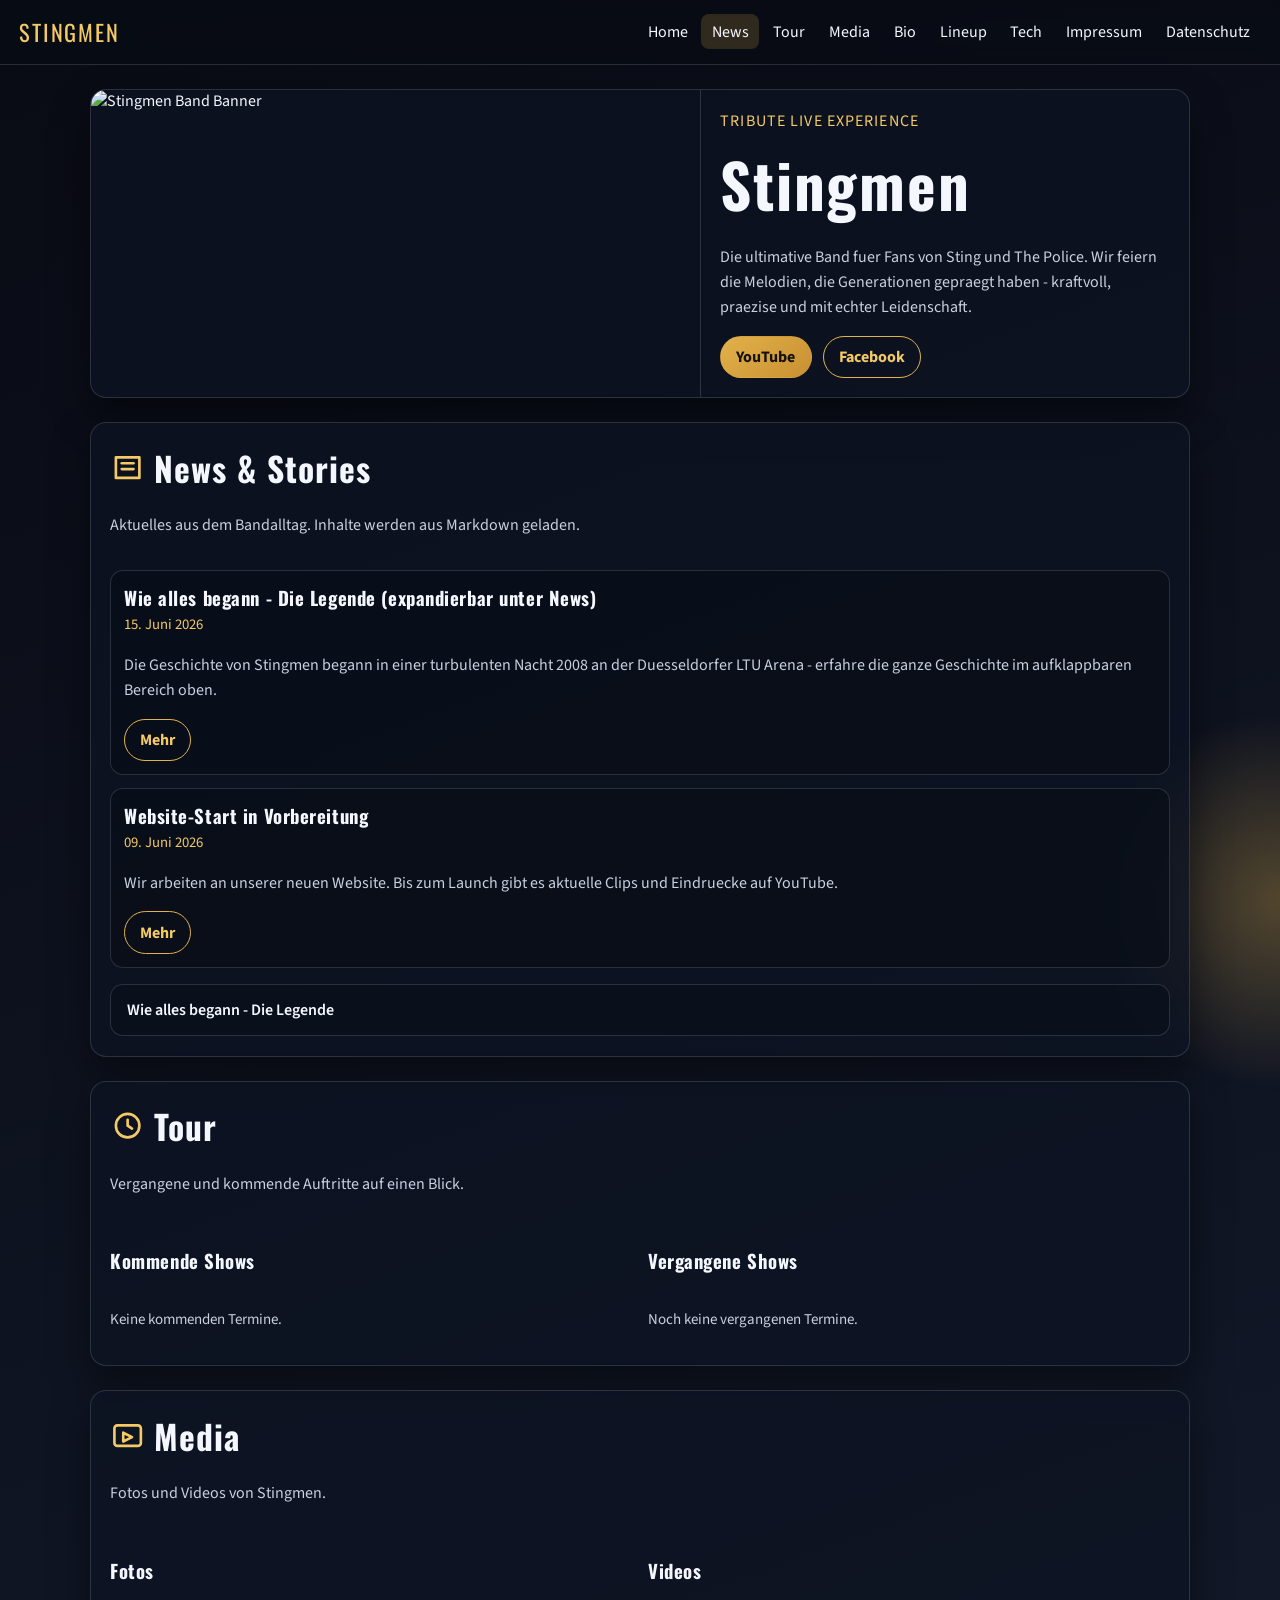
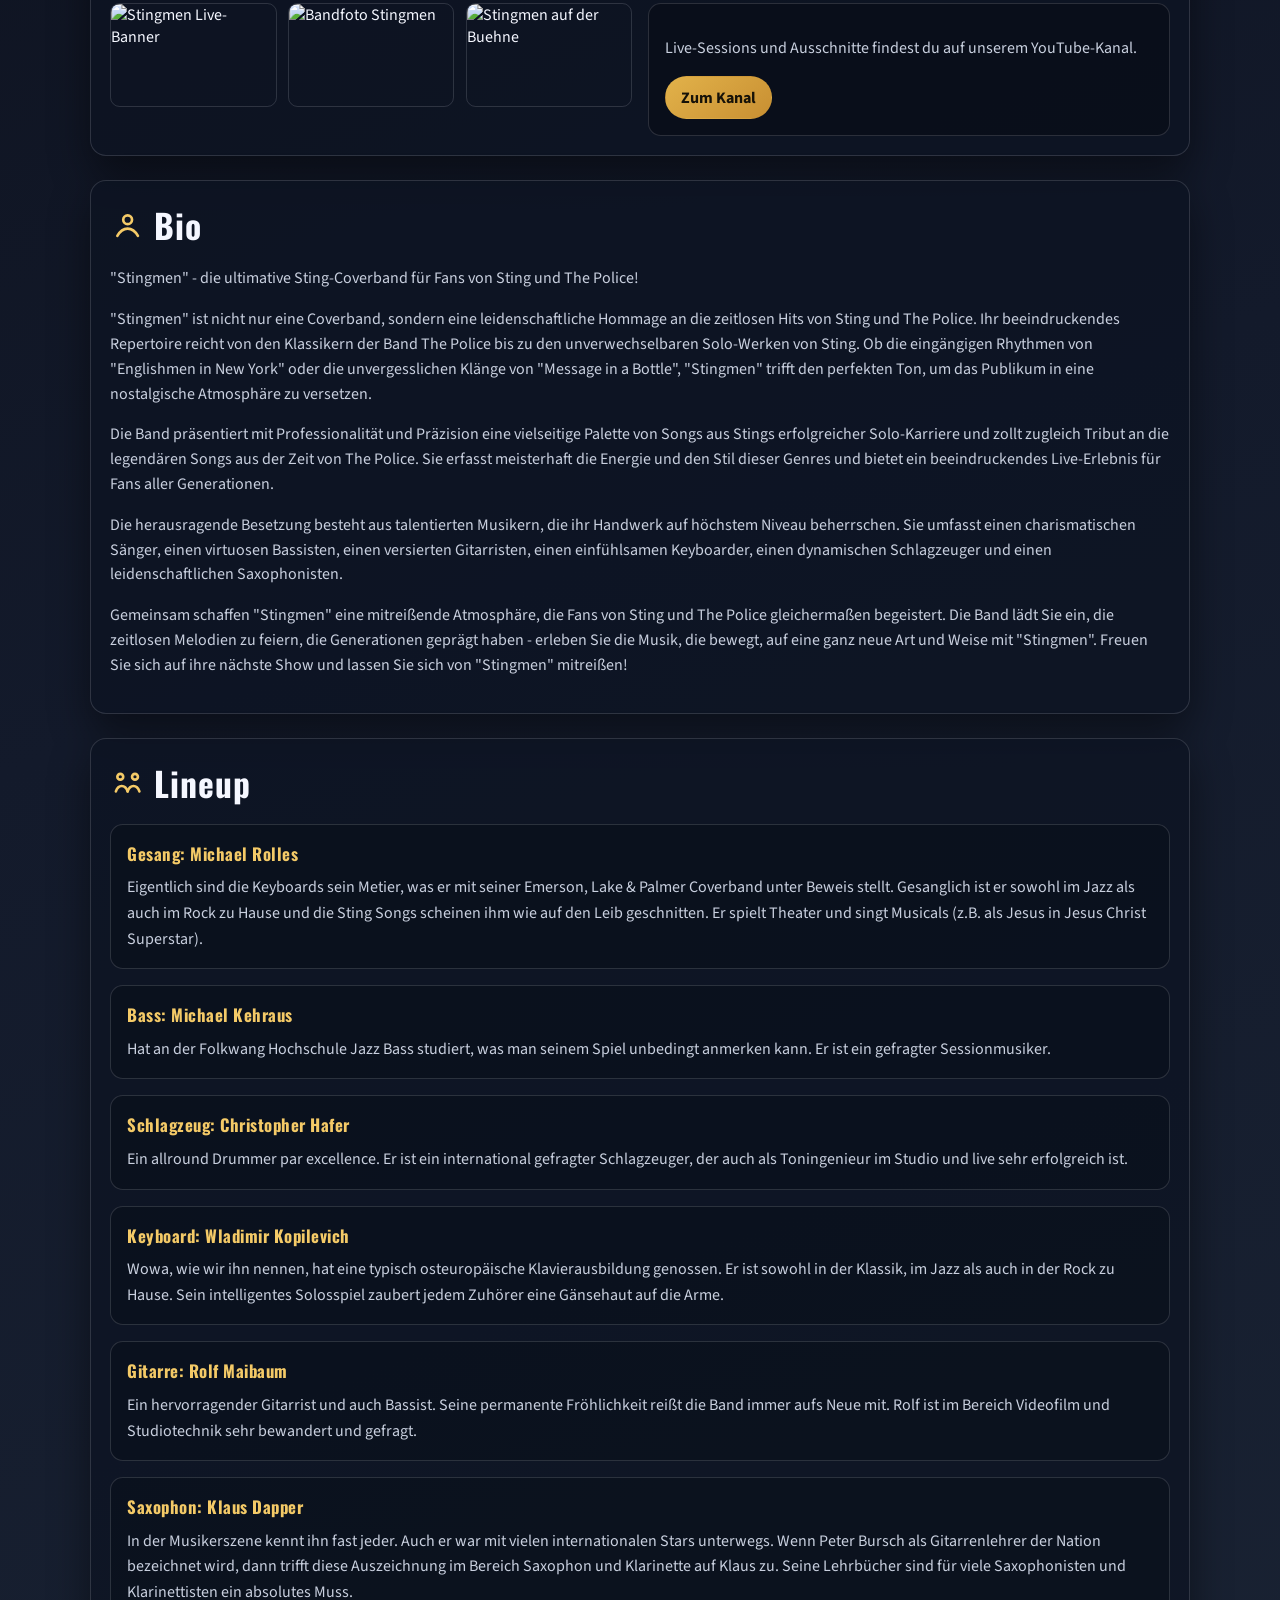
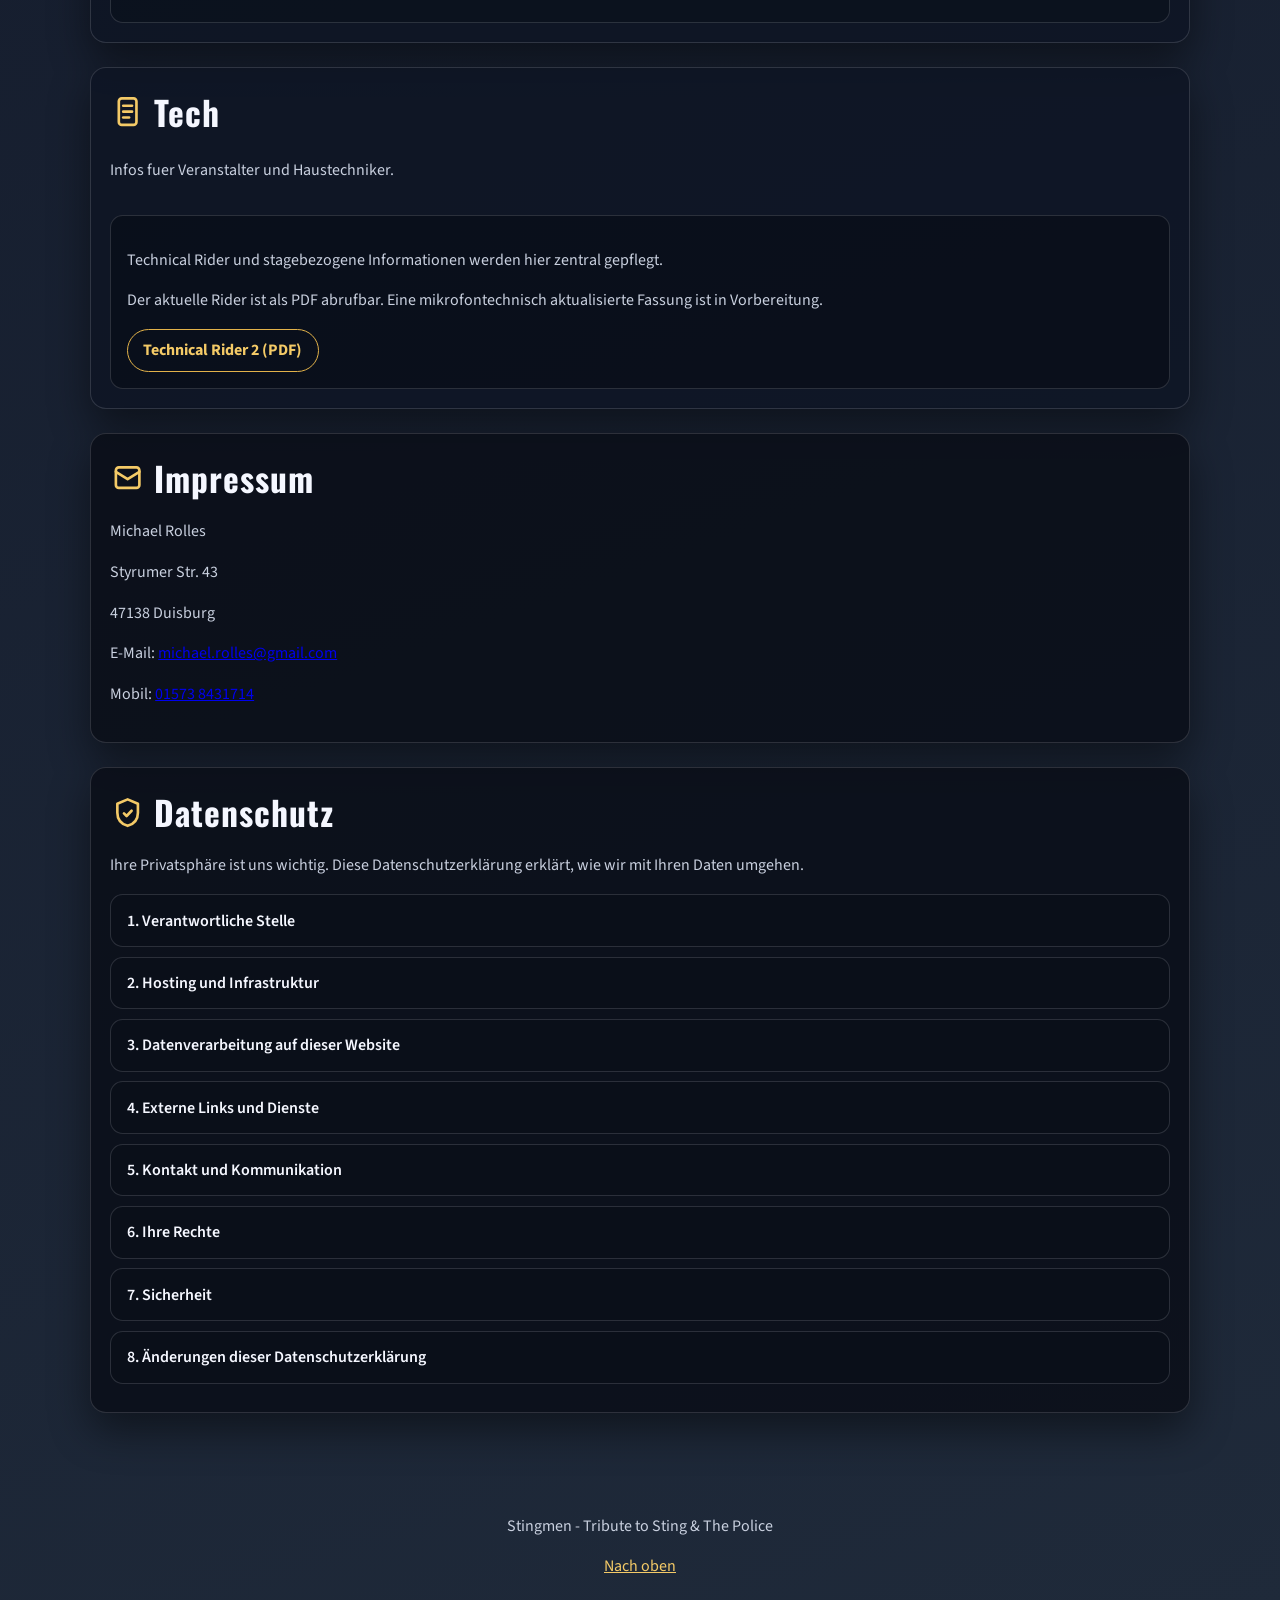
==== index.html @ 7891544a "feat: integrate band input - expand lineup with details, add expandable legend story, update tech ri" ====
<!DOCTYPE html>
<html lang="de">
<head>
  <meta charset="UTF-8" />
  <meta name="viewport" content="width=device-width, initial-scale=1.0" />
  <meta name="description" content="Stingmen - Die ultimative Band fuer Fans von Sting und The Police." />
  <title>Stingmen | Tribute an Sting & The Police</title>
  <link rel="preconnect" href="https://fonts.googleapis.com" />
  <link rel="preconnect" href="https://fonts.gstatic.com" crossorigin />
  <link href="https://fonts.googleapis.com/css2?family=Oswald:wght@400;500;700&family=Source+Sans+3:wght@300;400;600;700&display=swap" rel="stylesheet" />
  <link rel="stylesheet" href="styles.css" />
</head>
<body>
  <div class="background-glow" aria-hidden="true"></div>

  <header class="site-header" id="top">
    <a class="logo" href="#home" aria-label="Stingmen Startseite">Stingmen</a>
    <button class="nav-toggle" aria-expanded="false" aria-controls="main-nav">Menue</button>
    <nav id="main-nav" class="main-nav" aria-label="Hauptnavigation">
      <a href="#home">Home</a>
      <a href="#news">News</a>
      <a href="#tour">Tour</a>
      <a href="#media">Media</a>
      <a href="#bio">Bio</a>
      <a href="#lineup">Lineup</a>
      <a href="#tech">Tech</a>
      <a href="#impressum">Impressum</a>
      <a href="#datenschutz">Datenschutz</a>
    </nav>
  </header>

  <main>
    <section id="home" class="hero section reveal">
      <img src="Stingmen_Banner.jpg" alt="Stingmen Band Banner" class="hero-banner" />
      <div class="hero-text">
        <p class="eyebrow">Tribute Live Experience</p>
        <h1>Stingmen</h1>
        <p>
          Die ultimative Band fuer Fans von Sting und The Police. Wir feiern die Melodien,
          die Generationen gepraegt haben - kraftvoll, praezise und mit echter Leidenschaft.
        </p>
        <div class="hero-actions">
          <a class="btn btn-primary" href="https://www.youtube.com/@StingmenMusic" target="_blank" rel="noopener noreferrer">YouTube</a>
          <a class="btn btn-secondary" href="https://facebook.com/people/Stingmen/61551892556730" target="_blank" rel="noopener noreferrer">Facebook</a>
        </div>
      </div>
    </section>

    <section id="news" class="section reveal">
      <div class="section-head">
        <h2 class="section-title"><span class="section-icon" aria-hidden="true"><svg viewBox="0 0 24 24"><path d="M4 5h16v14H4z"></path><path d="M8 9h8"></path><path d="M8 13h8"></path></svg></span>News & Stories</h2>
        <p>Aktuelles aus dem Bandalltag. Inhalte werden aus Markdown geladen.</p>
      </div>
      <div class="news-container">
        <div id="news-list" class="card-grid" aria-live="polite"></div>
        <details class="story-detail">
          <summary>Wie alles begann - Die Legende</summary>
          <div class="story-content">
            <p><strong>Warum musste ausgerechnet ich an diesem Abend in einen gottverdammten Stau geraten?</strong></p>
            <p>Es war genau 20:32 Uhr an jenem Sommerabend 2008, als ich geradewegs auf die Düsseldorfer LTU Arena zufuhr. Der Parkplatz war natürlich überfüllt und mit Flatterbändern abgesperrt. Das konnte mich aber nicht aufhalten. Ich durchbrach mit meinem Auto die Flatterbänder und stellte mein Fahrzeug am Backstage gelegenen Treppenaufgang ab.</p>
            <p>Die Gegend rund um die Halle war menschenleer, denn das Konzert hatte bereits begonnen. Ich hetzte die Stufen hinauf, riss die nächstbeste Tür auf und wollte in den Innenbereich stürmen, als ich etwas unsanft von der Security gestoppt wurde. "Halt, Sie haben hier keinen Zutritt..." Der Mann brach mitten im Satz ab und starrte mich mit offenem Mund an.</p>
            <p>Und genau jetzt passierte das Schlüsselerlebnis. Offensichtlich kam mir meine Ähnlichkeit mit Sting zu Hilfe, als ich reflexartig antwortete: "If you want this Concert to continue, then you should better let me in." Wahrscheinlich fragte sich der Sicherheitsmann, wieso Sting gleichzeitig auf der Bühne und direkt vor ihm stehen konnte. Da war ich aber schon im Innenraum.</p>
            <p>In diesem Moment, als ich die ersten Töne von "Synchronicity II" vernahm, stand für mich fest: mein neues Projekt wird "Police" heißen. Wenn das heutige Konzert von Sting, Stewart und Andy das letzte gewesen sein sollte, musste zukünftig schließlich jemand die Fahne hochhalten.</p>
            <p>Mit dem unvergleichlichen Gefühl, ein historisches Konzert und gleichzeitig das Ende einer Epoche miterlebt zu haben, machte ich mich tags drauf auf die Suche nach geeigneten Fahnenträgern. Aus Policeman's Sting ging später das heutige Sextett Stingmen hervor. Die neue musikalische Richtung ist seitdem überwiegend auf Stings Soloprojekten ausgerichtet, ohne die alten Hits zu vernachlässigen.</p>
            <p><em>In diesem Sinne: See you on the road.</em></p>
          </div>
        </details>
      </div>
    </section>

    <section id="tour" class="section reveal">
      <div class="section-head">
        <h2 class="section-title"><span class="section-icon" aria-hidden="true"><svg viewBox="0 0 24 24"><circle cx="12" cy="12" r="8"></circle><path d="M12 8v4l3 2"></path></svg></span>Tour</h2>
        <p>Vergangene und kommende Auftritte auf einen Blick.</p>
      </div>
      <div class="tour-columns">
        <div>
          <h3>Kommende Shows</h3>
          <div id="tour-upcoming" class="stack" aria-live="polite"></div>
        </div>
        <div>
          <h3>Vergangene Shows</h3>
          <div id="tour-past" class="stack" aria-live="polite"></div>
        </div>
      </div>
    </section>

    <section id="media" class="section reveal">
      <div class="section-head">
        <h2 class="section-title"><span class="section-icon" aria-hidden="true"><svg viewBox="0 0 24 24"><rect x="3" y="5" width="18" height="14" rx="2"></rect><path d="M9 10l6 3-6 3z"></path></svg></span>Media</h2>
        <p>Fotos und Videos von Stingmen.</p>
      </div>
      <div class="media-layout">
        <article>
          <h3>Fotos</h3>
          <div class="photo-grid">
            <img src="Stingmen_Banner.jpg" alt="Stingmen Live-Banner" />
            <img src="content/stingmen_pic_2.jpg" alt="Bandfoto Stingmen" />
            <img src="content/stingmen_pic_1.jpg" alt="Stingmen auf der Buehne" />
          </div>
        </article>
        <article>
          <h3>Videos</h3>
          <div class="video-card">
            <p>Live-Sessions und Ausschnitte findest du auf unserem YouTube-Kanal.</p>
            <a class="btn btn-primary" href="https://www.youtube.com/@StingmenMusic" target="_blank" rel="noopener noreferrer">Zum Kanal</a>
          </div>
        </article>
      </div>
    </section>

    <section id="bio" class="section reveal">
      <div class="section-head">
        <h2 class="section-title"><span class="section-icon" aria-hidden="true"><svg viewBox="0 0 24 24"><circle cx="12" cy="8" r="3"></circle><path d="M5 19c1.8-3.3 4.1-5 7-5s5.2 1.7 7 5"></path></svg></span>Bio</h2>
      </div>
      <p>
        "Stingmen" - die ultimative Sting-Coverband für Fans von Sting und The Police!
      </p>
      <p>
        "Stingmen" ist nicht nur eine Coverband, sondern eine leidenschaftliche Hommage an die zeitlosen Hits von Sting und The Police. Ihr beeindruckendes Repertoire reicht von den Klassikern der Band The Police bis zu den unverwechselbaren Solo-Werken von Sting. Ob die eingängigen Rhythmen von "Englishmen in New York" oder die unvergesslichen Klänge von "Message in a Bottle", "Stingmen" trifft den perfekten Ton, um das Publikum in eine nostalgische Atmosphäre zu versetzen.
      </p>
      <p>
        Die Band präsentiert mit Professionalität und Präzision eine vielseitige Palette von Songs aus Stings erfolgreicher Solo-Karriere und zollt zugleich Tribut an die legendären Songs aus der Zeit von The Police. Sie erfasst meisterhaft die Energie und den Stil dieser Genres und bietet ein beeindruckendes Live-Erlebnis für Fans aller Generationen.
      </p>
      <p>
        Die herausragende Besetzung besteht aus talentierten Musikern, die ihr Handwerk auf höchstem Niveau beherrschen. Sie umfasst einen charismatischen Sänger, einen virtuosen Bassisten, einen versierten Gitarristen, einen einfühlsamen Keyboarder, einen dynamischen Schlagzeuger und einen leidenschaftlichen Saxophonisten.
      </p>
      <p>
        Gemeinsam schaffen "Stingmen" eine mitreißende Atmosphäre, die Fans von Sting und The Police gleichermaßen begeistert. Die Band lädt Sie ein, die zeitlosen Melodien zu feiern, die Generationen geprägt haben - erleben Sie die Musik, die bewegt, auf eine ganz neue Art und Weise mit "Stingmen". Freuen Sie sich auf ihre nächste Show und lassen Sie sich von "Stingmen" mitreißen!
      </p>
    </section>

    <section id="lineup" class="section reveal">
      <div class="section-head">
        <h2 class="section-title"><span class="section-icon" aria-hidden="true"><svg viewBox="0 0 24 24"><circle cx="7" cy="8" r="2"></circle><circle cx="17" cy="8" r="2"></circle><path d="M4 18c.8-2.4 2.2-3.7 4-3.7s3.2 1.3 4 3.7"></path><path d="M12 18c.8-2.4 2.2-3.7 4-3.7s3.2 1.3 4 3.7"></path></svg></span>Lineup</h2>
      </div>
      <div class="lineup-details">
        <article class="musician">
          <h3>Gesang: Michael Rolles</h3>
          <p>Eigentlich sind die Keyboards sein Metier, was er mit seiner Emerson, Lake & Palmer Coverband unter Beweis stellt. Gesanglich ist er sowohl im Jazz als auch im Rock zu Hause und die Sting Songs scheinen ihm wie auf den Leib geschnitten. Er spielt Theater und singt Musicals (z.B. als Jesus in Jesus Christ Superstar).</p>
        </article>
        <article class="musician">
          <h3>Bass: Michael Kehraus</h3>
          <p>Hat an der Folkwang Hochschule Jazz Bass studiert, was man seinem Spiel unbedingt anmerken kann. Er ist ein gefragter Sessionmusiker.</p>
        </article>
        <article class="musician">
          <h3>Schlagzeug: Christopher Hafer</h3>
          <p>Ein allround Drummer par excellence. Er ist ein international gefragter Schlagzeuger, der auch als Toningenieur im Studio und live sehr erfolgreich ist.</p>
        </article>
        <article class="musician">
          <h3>Keyboard: Wladimir Kopilevich</h3>
          <p>Wowa, wie wir ihn nennen, hat eine typisch osteuropäische Klavierausbildung genossen. Er ist sowohl in der Klassik, im Jazz als auch in der Rock zu Hause. Sein intelligentes Solosspiel zaubert jedem Zuhörer eine Gänsehaut auf die Arme.</p>
        </article>
        <article class="musician">
          <h3>Gitarre: Rolf Maibaum</h3>
          <p>Ein hervorragender Gitarrist und auch Bassist. Seine permanente Fröhlichkeit reißt die Band immer aufs Neue mit. Rolf ist im Bereich Videofilm und Studiotechnik sehr bewandert und gefragt.</p>
        </article>
        <article class="musician">
          <h3>Saxophon: Klaus Dapper</h3>
          <p>In der Musikerszene kennt ihn fast jeder. Auch er war mit vielen internationalen Stars unterwegs. Wenn Peter Bursch als Gitarrenlehrer der Nation bezeichnet wird, dann trifft diese Auszeichnung im Bereich Saxophon und Klarinette auf Klaus zu. Seine Lehrbücher sind für viele Saxophonisten und Klarinettisten ein absolutes Muss.</p>
        </article>
      </div>
    </section>

    <section id="tech" class="section reveal">
      <div class="section-head">
        <h2 class="section-title"><span class="section-icon" aria-hidden="true"><svg viewBox="0 0 24 24"><rect x="6" y="3" width="12" height="18" rx="2"></rect><path d="M9 8h6"></path><path d="M9 12h6"></path><path d="M9 16h4"></path></svg></span>Tech</h2>
        <p>Infos fuer Veranstalter und Haustechniker.</p>
      </div>
      <div class="tech-panel">
        <p>Technical Rider und stagebezogene Informationen werden hier zentral gepflegt.</p>
        <p>
          Der aktuelle Rider ist als PDF abrufbar. Eine mikrofontechnisch aktualisierte Fassung ist in Vorbereitung.
        </p>
        <a class="btn btn-secondary" href="content/Technical-Rider-2-2026.pdf" target="_blank" rel="noopener noreferrer">Technical Rider 2 (PDF)</a>
      </div>
    </section>

    <section id="impressum" class="section reveal legal">
      <h2 class="section-title"><span class="section-icon" aria-hidden="true"><svg viewBox="0 0 24 24"><rect x="4" y="5" width="16" height="14" rx="2"></rect><path d="M4 8l8 5 8-5"></path></svg></span>Impressum</h2>
      <p>Michael Rolles</p>
      <p>Styrumer Str. 43</p>
      <p>47138 Duisburg</p>
      <p>
        E-Mail:
        <a href="mailto:michael.rolles@gmail.com">michael.rolles@gmail.com</a>
      </p>
      <p>
        Mobil:
        <a href="tel:+4915738431714">01573 8431714</a>
      </p>
    </section>

    <section id="datenschutz" class="section reveal legal">
      <h2 class="section-title"><span class="section-icon" aria-hidden="true"><svg viewBox="0 0 24 24"><path d="M12 3l7 3v6c0 4.5-2.8 7.7-7 9-4.2-1.3-7-4.5-7-9V6l7-3z"></path><path d="M9.5 12.5l1.8 1.8 3.4-3.6"></path></svg></span>Datenschutz</h2>
      <p class="intro">
        Ihre Privatsphäre ist uns wichtig. Diese Datenschutzerklärung erklärt, wie wir mit Ihren Daten umgehen.
      </p>

      <details class="privacy-detail">
        <summary>1. Verantwortliche Stelle</summary>
        <div class="detail-content">
          <p>
            Diese Website wird betrieben von:<br />
            <strong>Michael Rolles</strong><br />
            Styrumer Str. 43<br />
            47138 Duisburg<br />
            E-Mail: <a href="mailto:michael.rolles@gmail.com">michael.rolles@gmail.com</a><br />
            Mobil: <a href="tel:+4915738431714">01573 8431714</a>
          </p>
        </div>
      </details>

      <details class="privacy-detail">
        <summary>2. Hosting und Infrastruktur</summary>
        <div class="detail-content">
          <p>
            Diese Website wird auf GitHub Pages gehostet. GitHub, Inc., 88 Colin P Kelly Jr St, San Francisco, CA 94107, USA
            ist Betreiber der Hosting-Infrastruktur.
          </p>
          <p>
            GitHub Pages können standardmäßig Zugriffslogs erstellen, die technische Informationen enthalten (IP-Adressen, Browser-Typ, Zugriffszeitpunkte).
            Weitere Informationen finden Sie in der <a href="https://docs.github.com/en/site-policy/privacy-policies/github-privacy-statement" target="_blank" rel="noopener noreferrer">GitHub Privacy Statement</a>.
          </p>
        </div>
      </details>

      <details class="privacy-detail">
        <summary>3. Datenverarbeitung auf dieser Website</summary>
        <div class="detail-content">
          <p>
            <strong>Diese Website verarbeitet keine personenbezogenen Daten von Ihnen.</strong>
          </p>
          <ul>
            <li>Es gibt kein Kontaktformular, das Daten erfasst</li>
            <li>Keine Cookies oder lokale Speicherung von Nutzerdaten</li>
            <li>Keine Tracking- oder Analysewerkzeuge (z. B. Google Analytics)</li>
            <li>Keine Newsletter-Anmeldungen</li>
          </ul>
        </div>
      </details>

      <details class="privacy-detail">
        <summary>4. Externe Links und Dienste</summary>
        <div class="detail-content">
          <p>
            Diese Website enthält Links zu externen Diensten. Wir sind nicht verantwortlich für deren Datenschutzrichtlinien:
          </p>
          <ul>
            <li>
              <strong>YouTube:</strong> Verweise auf YouTube erfolgen über externe Links. Besuche unterliegen der
              <a href="https://www.youtube.com/howyoutubeworks/policies/privacy-policy/" target="_blank" rel="noopener noreferrer">YouTube Privacy Policy</a>.
            </li>
            <li>
              <strong>Facebook:</strong> Verweise auf Facebook erfolgen über externe Links. Besuche unterliegen der
              <a href="https://www.facebook.com/privacy/explanation" target="_blank" rel="noopener noreferrer">Facebook Privacy Policy</a>.
            </li>
          </ul>
          <p>
            Wir betten keine Videos oder Social-Media-Inhalte direkt ein – sie sind ausschließlich über externe Links erreichbar.
          </p>
        </div>
      </details>

      <details class="privacy-detail">
        <summary>5. Kontakt und Kommunikation</summary>
        <div class="detail-content">
          <p>
            Kontaktieren Sie uns per E-Mail oder Telefon:
          </p>
          <ul>
            <li>E-Mail: <a href="mailto:michael.rolles@gmail.com">michael.rolles@gmail.com</a></li>
            <li>Telefon: <a href="tel:+4915738431714">01573 8431714</a></li>
          </ul>
          <p>
            Informationen, die Sie per E-Mail oder Telefon mitteilen, werden nur zum Zweck der Kontaktaufnahme verarbeitet
            und nicht für andere Zwecke verwendet.
          </p>
        </div>
      </details>

      <details class="privacy-detail">
        <summary>6. Ihre Rechte</summary>
        <div class="detail-content">
          <p>
            Nach der Europäischen Datenschutz-Grundverordnung (DSGVO) haben Sie folgende Rechte:
          </p>
          <ul>
            <li><strong>Auskunftsrecht:</strong> Sie können jederzeit erfragen, welche Daten wir über Sie speichern</li>
            <li><strong>Berichtigungsrecht:</strong> Sie können fehlerhafte Daten korrigieren lassen</li>
            <li><strong>Löschungsrecht:</strong> Sie können die Löschung Ihrer Daten verlangen (soweit keine rechtlichen Gründe dagegensprechen)</li>
            <li><strong>Recht auf Datenportabilität:</strong> Sie können Ihre Daten in einem strukturierten Format erhalten</li>
          </ul>
          <p>
            Richten Sie Anfragen hierzu bitte an: <a href="mailto:michael.rolles@gmail.com">michael.rolles@gmail.com</a>
          </p>
        </div>
      </details>

      <details class="privacy-detail">
        <summary>7. Sicherheit</summary>
        <div class="detail-content">
          <p>
            Diese Website wird über eine sichere HTTPS-Verbindung übertragen. GitHub Pages verschlüsselt die Übertragung
            automatisch, um Ihre Sicherheit zu gewährleisten.
          </p>
        </div>
      </details>

      <details class="privacy-detail">
        <summary>8. Änderungen dieser Datenschutzerklärung</summary>
        <div class="detail-content">
          <p>
            Wir behalten uns vor, diese Datenschutzerklärung jederzeit anzupassen. Die aktuelle Version ist auf dieser Website abrufbar.
            Letzte Aktualisierung: Juni 2026.
          </p>
        </div>
      </details>
    </section>
  </main>

  <footer class="site-footer">
    <p>Stingmen - Tribute to Sting & The Police</p>
    <a href="#top">Nach oben</a>
  </footer>

  <script src="app.js" defer></script>
</body>
</html>
---- styles.css ----
:root {
  --bg-0: #090b14;
  --bg-1: #131a2b;
  --bg-2: #1f2a3a;
  --text-0: #f5f7ff;
  --text-1: #c9d0df;
  --gold: #e2b24a;
  --gold-strong: #f4ca67;
  --line: rgba(245, 247, 255, 0.14);
  --card: rgba(13, 20, 35, 0.74);
  --shadow: 0 18px 40px rgba(0, 0, 0, 0.45);
}

* {
  box-sizing: border-box;
}

html {
  scroll-behavior: smooth;
}

body {
  margin: 0;
  min-height: 100vh;
  font-family: "Source Sans 3", sans-serif;
  color: var(--text-0);
  background:
    radial-gradient(1200px 500px at 80% -10%, rgba(226, 178, 74, 0.23), transparent 60%),
    linear-gradient(160deg, var(--bg-0) 0%, var(--bg-1) 45%, var(--bg-2) 100%);
}

.background-glow {
  position: fixed;
  inset: auto -12rem -12rem auto;
  width: 24rem;
  height: 24rem;
  border-radius: 50%;
  background: radial-gradient(circle, rgba(226, 178, 74, 0.32), transparent 70%);
  pointer-events: none;
  filter: blur(4px);
}

.site-header {
  position: sticky;
  top: 0;
  z-index: 10;
  display: flex;
  align-items: center;
  justify-content: space-between;
  gap: 1rem;
  padding: 0.9rem 1.2rem;
  backdrop-filter: blur(10px);
  background: rgba(8, 12, 20, 0.7);
  border-bottom: 1px solid var(--line);
}

.logo {
  font-family: "Oswald", sans-serif;
  text-transform: uppercase;
  font-size: 1.4rem;
  letter-spacing: 0.08em;
  color: var(--gold-strong);
  text-decoration: none;
}

.nav-toggle {
  display: inline-flex;
  border: 1px solid var(--line);
  border-radius: 999px;
  background: transparent;
  color: var(--text-0);
  padding: 0.4rem 0.9rem;
  cursor: pointer;
}

.main-nav {
  display: none;
  position: absolute;
  top: 100%;
  right: 1rem;
  width: min(18rem, calc(100vw - 2rem));
  background: rgba(14, 19, 32, 0.95);
  border: 1px solid var(--line);
  border-radius: 0.8rem;
  box-shadow: var(--shadow);
  padding: 0.8rem;
}

.main-nav.open {
  display: grid;
  gap: 0.35rem;
}

.main-nav a {
  display: block;
  padding: 0.45rem 0.6rem;
  border-radius: 0.5rem;
  text-decoration: none;
  color: var(--text-0);
}

.main-nav a:hover,
.main-nav a.active {
  background: rgba(226, 178, 74, 0.18);
}

main {
  width: min(1100px, calc(100% - 2rem));
  margin: 1.2rem auto 4rem;
}

.section {
  margin: 1.5rem 0;
  padding: 1.2rem;
  border-radius: 1rem;
  border: 1px solid var(--line);
  background: var(--card);
  box-shadow: var(--shadow);
}

.hero {
  overflow: hidden;
  padding: 0;
}

.hero-banner {
  width: 100%;
  height: min(48vw, 380px);
  object-fit: cover;
  display: block;
  border-bottom: 1px solid var(--line);
}

.hero-text {
  padding: 1.2rem;
}

.eyebrow {
  color: var(--gold-strong);
  text-transform: uppercase;
  letter-spacing: 0.07em;
  margin: 0;
}

h1, h2, h3 {
  font-family: "Oswald", sans-serif;
  letter-spacing: 0.03em;
}

h1 {
  font-size: clamp(2rem, 6vw, 3.8rem);
  margin: 0.3rem 0;
}

h2 {
  font-size: clamp(1.4rem, 3vw, 2.1rem);
  margin: 0;
}

.section-title {
  display: inline-flex;
  align-items: center;
  gap: 0.55rem;
}

.section-icon {
  width: 1.05em;
  height: 1.05em;
  display: inline-flex;
  color: var(--gold-strong);
}

.section-icon svg {
  width: 100%;
  height: 100%;
  stroke: currentColor;
  fill: none;
  stroke-width: 1.8;
  stroke-linecap: round;
  stroke-linejoin: round;
}

.section-head {
  display: grid;
  gap: 0.3rem;
  margin-bottom: 1rem;
}

.section-head p,
p,
li {
  color: var(--text-1);
  line-height: 1.55;
}

.hero-actions {
  margin-top: 1rem;
  display: flex;
  flex-wrap: wrap;
  gap: 0.7rem;
}

.btn {
  display: inline-flex;
  align-items: center;
  justify-content: center;
  padding: 0.58rem 0.95rem;
  border-radius: 999px;
  border: 1px solid transparent;
  text-decoration: none;
  font-weight: 700;
}

.btn-primary {
  background: linear-gradient(140deg, var(--gold), #c88f32);
  color: #161208;
}

.btn-secondary {
  border-color: var(--gold);
  color: var(--gold-strong);
}

.btn[aria-disabled="true"] {
  opacity: 0.6;
  pointer-events: none;
}

.card-grid,
.stack {
  display: grid;
  gap: 0.8rem;
}

.card,
.tour-item {
  border: 1px solid var(--line);
  border-radius: 0.8rem;
  padding: 0.8rem;
  background: rgba(9, 14, 24, 0.7);
}

.card h3,
.tour-item h4 {
  margin: 0;
}

.meta {
  font-size: 0.92rem;
  color: var(--gold-strong);
  margin: 0.2rem 0 0.45rem;
}

.tour-columns {
  display: grid;
  gap: 1rem;
}

.media-layout {
  display: grid;
  gap: 1rem;
}

.photo-grid {
  display: grid;
  gap: 0.7rem;
  grid-template-columns: repeat(2, minmax(0, 1fr));
}

.photo-grid img {
  width: 100%;
  aspect-ratio: 16/10;
  object-fit: cover;
  border-radius: 0.6rem;
  border: 1px solid var(--line);
}

.video-card,
.tech-panel {
  border: 1px solid var(--line);
  border-radius: 0.8rem;
  padding: 1rem;
  background: rgba(9, 14, 24, 0.7);
}

.lineup-list {
  margin: 0;
  padding-left: 1.2rem;
  display: grid;
  gap: 0.4rem;
}

.lineup-details {
  display: grid;
  gap: 1rem;
  margin-top: 0.8rem;
}

.musician {
  border: 1px solid var(--line);
  border-radius: 0.8rem;
  padding: 1rem;
  background: rgba(9, 14, 24, 0.5);
  transition: background-color 200ms ease;
}

.musician:hover {
  background: rgba(9, 14, 24, 0.8);
}

.musician h3 {
  margin: 0 0 0.6rem;
  color: var(--gold-strong);
  font-size: 1.05rem;
}

.musician p {
  margin: 0;
  color: var(--text-1);
  line-height: 1.6;
}

.news-container {
  display: grid;
  gap: 1rem;
}

.story-detail {
  border: 1px solid var(--line);
  border-radius: 0.8rem;
  margin-bottom: 0;
  padding: 0;
  background: rgba(9, 14, 24, 0.5);
  overflow: hidden;
  transition: background-color 200ms ease;
}

.story-detail:hover {
  background: rgba(9, 14, 24, 0.8);
}

.story-detail > summary {
  cursor: pointer;
  padding: 0.9rem 1rem;
  font-weight: 600;
  color: var(--text-0);
  display: flex;
  align-items: center;
  user-select: none;
  transition: color 200ms ease;
}

.story-detail > summary:hover {
  color: var(--gold-strong);
}

.story-detail > summary::marker {
  color: var(--gold);
}

.story-content {
  padding: 0 1rem 1rem;
  border-top: 1px solid var(--line);
  color: var(--text-1);
  line-height: 1.7;
}

.story-content p {
  margin: 0.8rem 0;
}

.story-content p:first-child {
  margin-top: 0;
}

.legal {
  background: rgba(10, 14, 24, 0.83);
}

.site-footer {
  padding: 1.3rem 1rem 2.2rem;
  text-align: center;
  color: var(--text-1);
}

.site-footer a {
  color: var(--gold-strong);
}

.reveal {
  opacity: 0;
  transform: translateY(16px);
  transition: opacity 500ms ease, transform 500ms ease;
}

.reveal.visible {
  opacity: 1;
  transform: translateY(0);
}

.hint,
.empty {
  font-size: 0.94rem;
}

.intro {
  color: var(--text-1);
  margin-bottom: 1rem;
}

.privacy-detail {
  border: 1px solid var(--line);
  border-radius: 0.8rem;
  margin-bottom: 0.6rem;
  padding: 0;
  background: rgba(9, 14, 24, 0.5);
  overflow: hidden;
  transition: background-color 200ms ease;
}

.privacy-detail:hover {
  background: rgba(9, 14, 24, 0.8);
}

.privacy-detail[open] {
  background: rgba(9, 14, 24, 0.9);
}

.privacy-detail > summary {
  cursor: pointer;
  padding: 0.9rem 1rem;
  font-weight: 600;
  color: var(--text-0);
  display: flex;
  align-items: center;
  user-select: none;
  transition: color 200ms ease;
}

.privacy-detail > summary:hover {
  color: var(--gold-strong);
}

.privacy-detail > summary::marker {
  color: var(--gold);
}

.detail-content {
  padding: 0 1rem 1rem;
  border-top: 1px solid var(--line);
  color: var(--text-1);
  line-height: 1.6;
}

.detail-content p {
  margin: 0.6rem 0;
}

.detail-content ul {
  margin: 0.6rem 0;
  padding-left: 1.4rem;
}

.detail-content li {
  margin: 0.35rem 0;
}

.detail-content a {
  color: var(--gold-strong);
  text-decoration: none;
  border-bottom: 1px solid rgba(244, 202, 103, 0.3);
  transition: border-color 200ms ease;
}

.detail-content a:hover {
  border-bottom-color: var(--gold-strong);
}

@media (min-width: 860px) {
  .nav-toggle {
    display: none;
  }

  .main-nav {
    display: flex;
    position: static;
    width: auto;
    border: 0;
    border-radius: 0;
    box-shadow: none;
    background: transparent;
    padding: 0;
    gap: 0.2rem;
  }

  .main-nav a {
    padding: 0.4rem 0.65rem;
  }

  .hero {
    display: grid;
    grid-template-columns: 1.25fr 1fr;
  }

  .hero-banner {
    height: 100%;
    border-bottom: 0;
    border-right: 1px solid var(--line);
  }

  .tour-columns,
  .media-layout {
    grid-template-columns: repeat(2, minmax(0, 1fr));
  }

  .photo-grid {
    grid-template-columns: repeat(3, minmax(0, 1fr));
  }
}
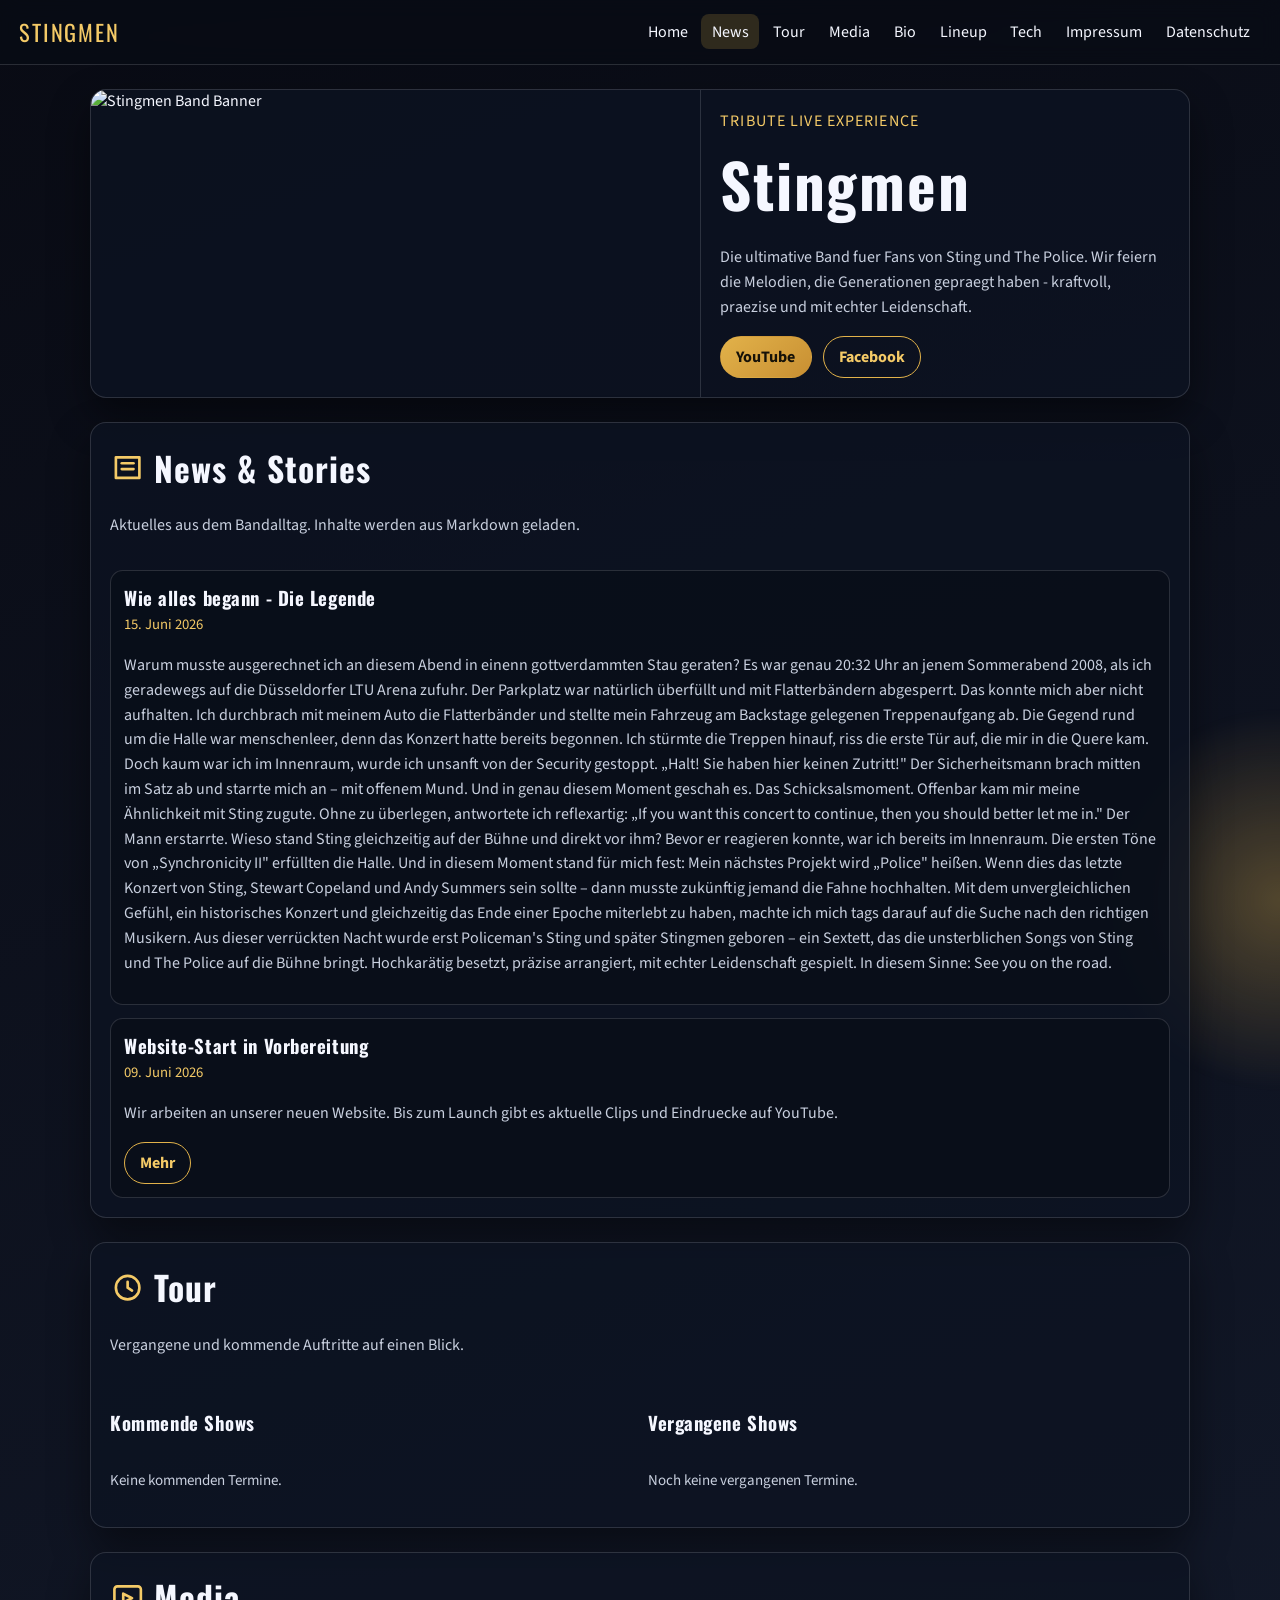
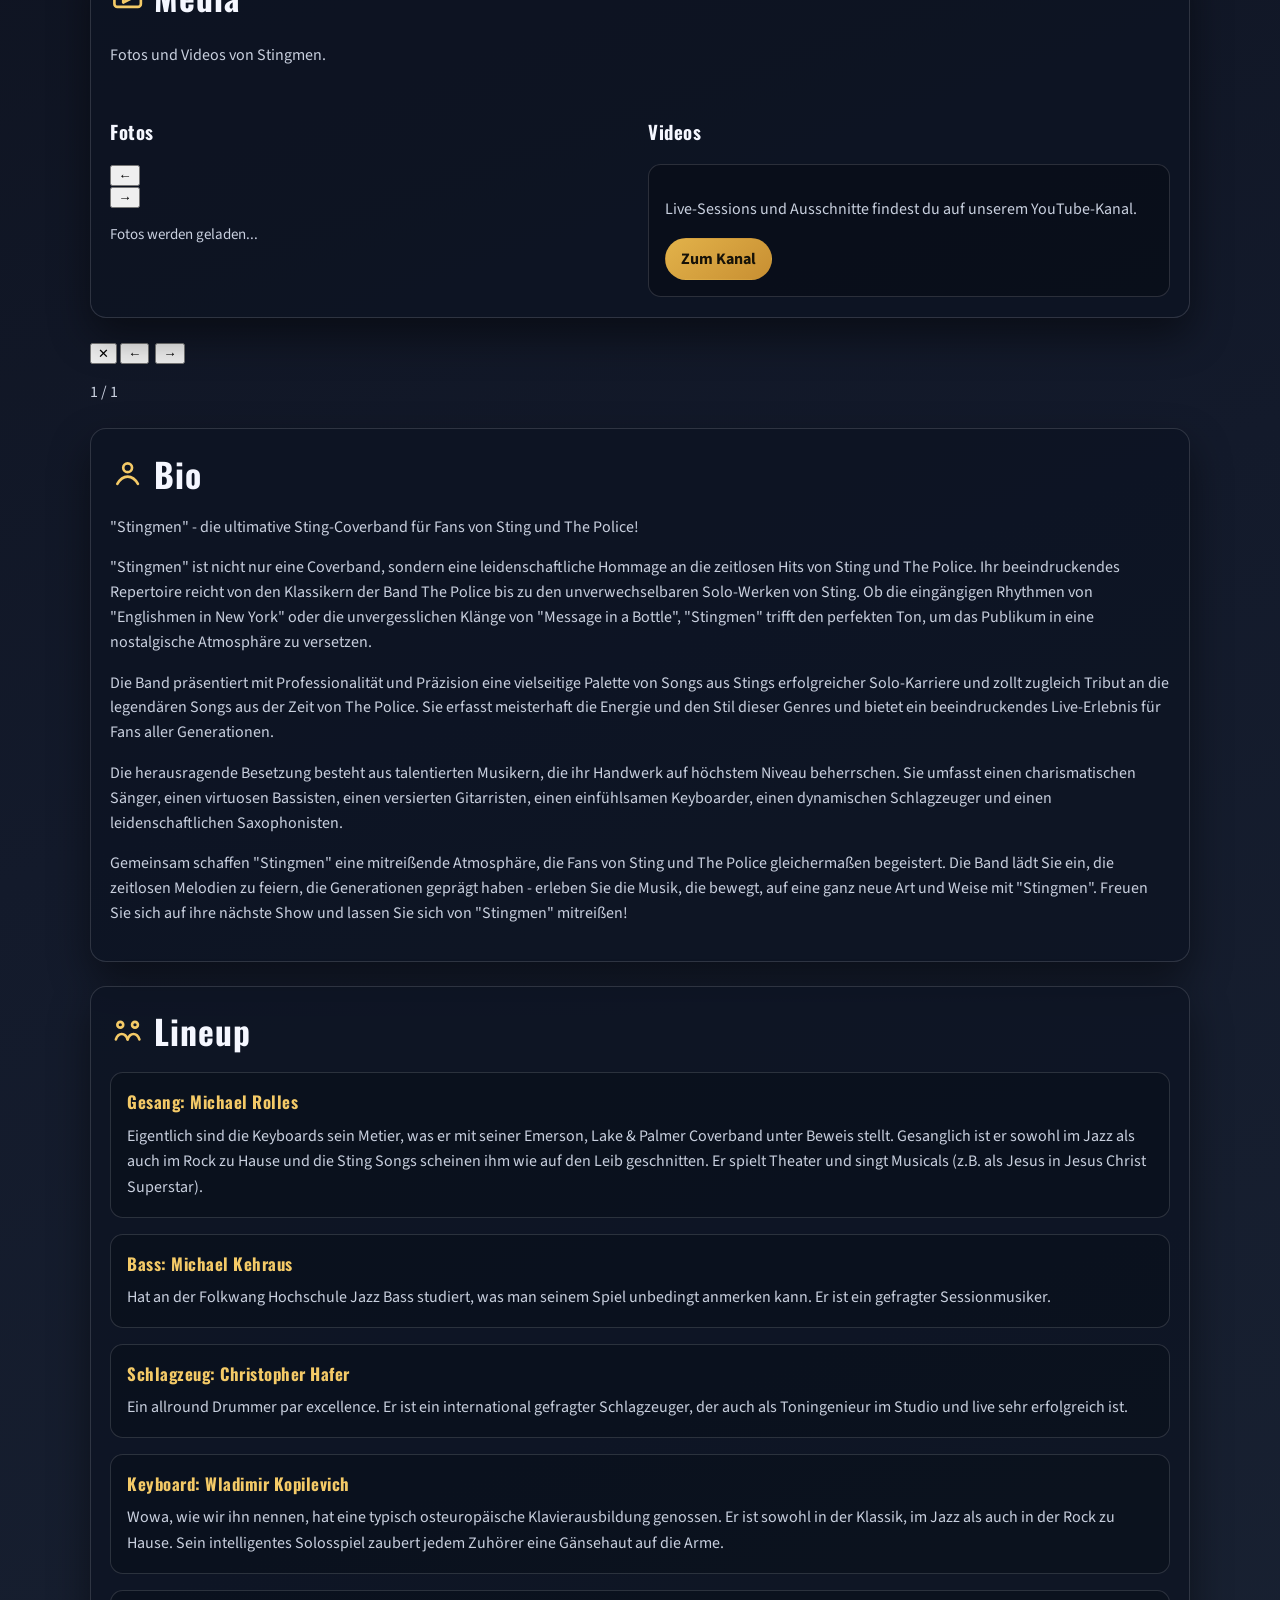
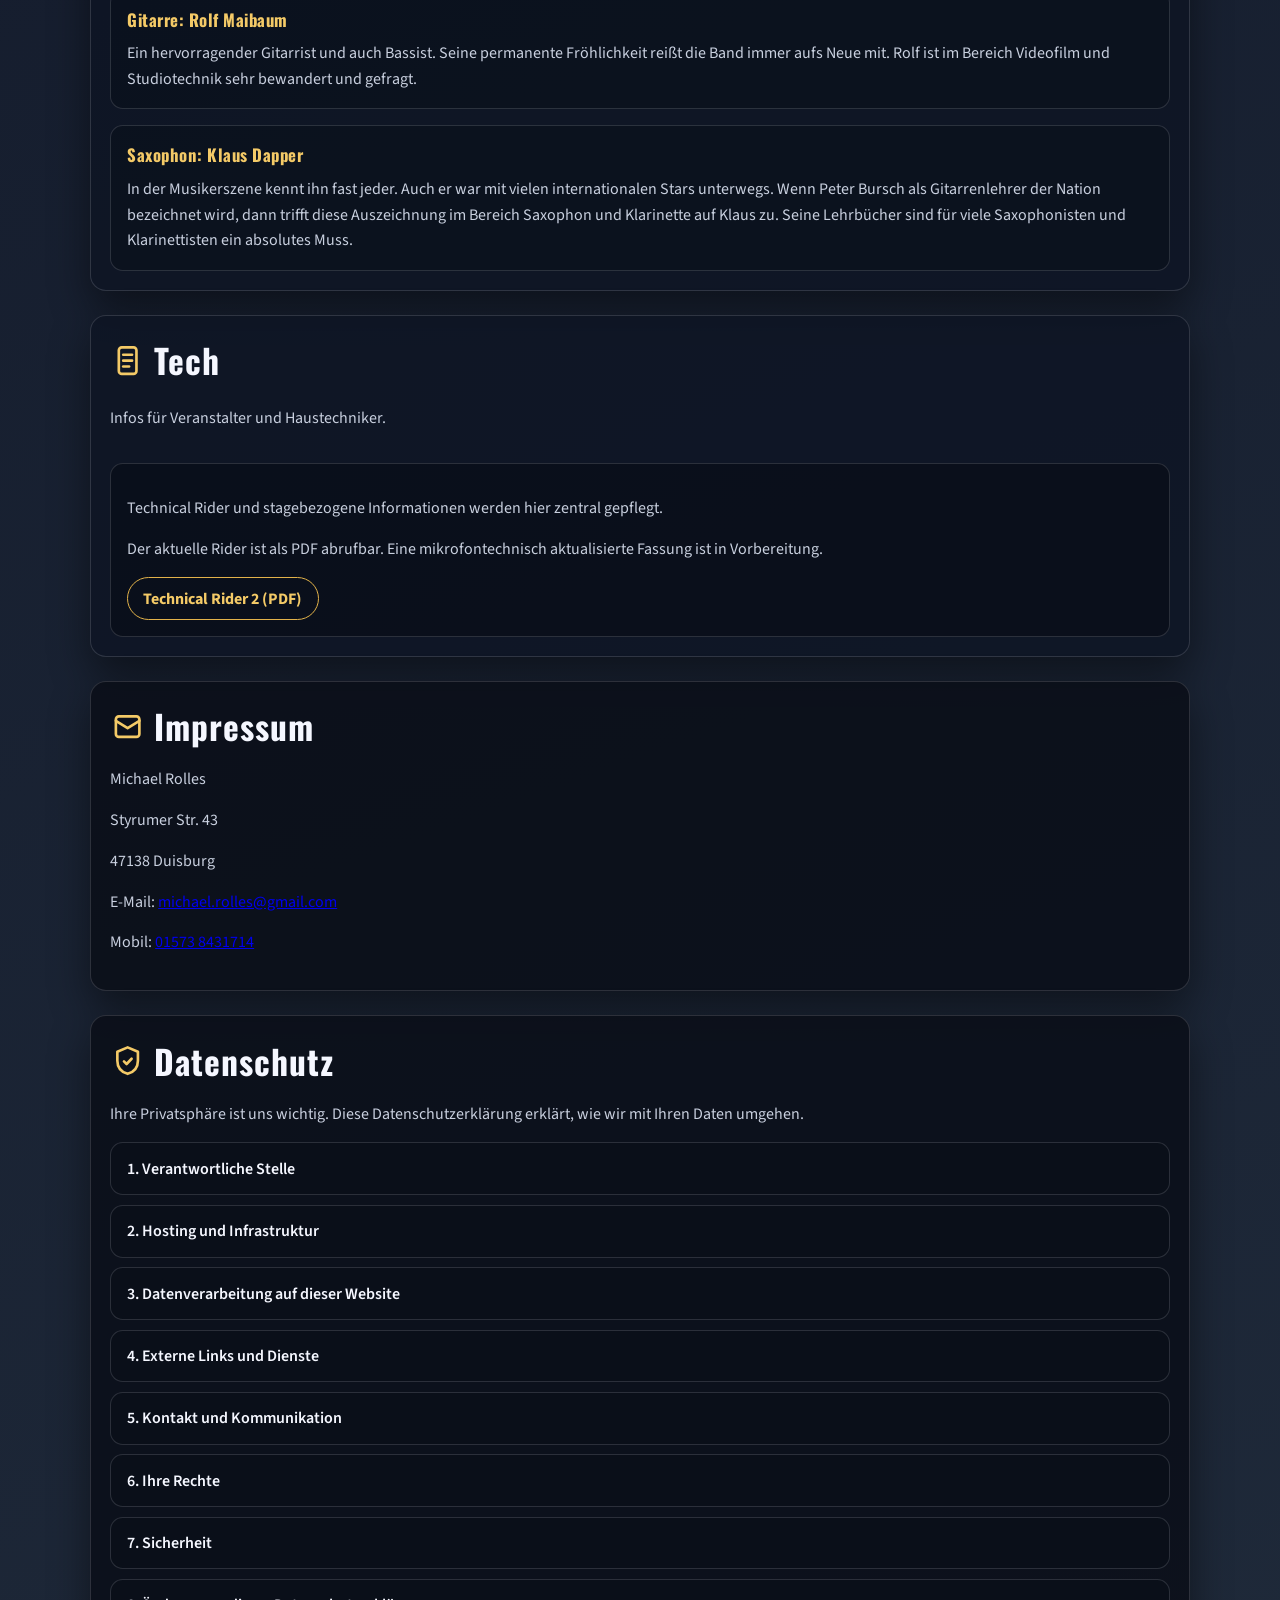
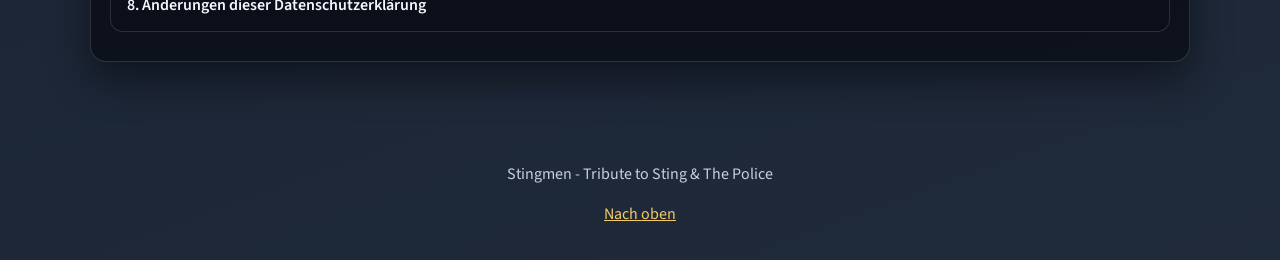
==== commit 49d7d031: "typos" ====
--- a/index.html
+++ b/index.html
@@ -3,8 +3,8 @@
 <head>
   <meta charset="UTF-8" />
   <meta name="viewport" content="width=device-width, initial-scale=1.0" />
-  <meta name="description" content="Stingmen - Die ultimative Band fuer Fans von Sting und The Police." />
-  <title>Stingmen | Tribute an Sting & The Police</title>
+  <meta name="description" content="Stingmen - Die ultimative Band für Fans von Sting und The Police." />
+  <title>Stingmen | Tribute to Sting & The Police</title>
   <link rel="preconnect" href="https://fonts.googleapis.com" />
   <link rel="preconnect" href="https://fonts.gstatic.com" crossorigin />
   <link href="https://fonts.googleapis.com/css2?family=Oswald:wght@400;500;700&family=Source+Sans+3:wght@300;400;600;700&display=swap" rel="stylesheet" />
@@ -51,21 +51,7 @@
         <h2 class="section-title"><span class="section-icon" aria-hidden="true"><svg viewBox="0 0 24 24"><path d="M4 5h16v14H4z"></path><path d="M8 9h8"></path><path d="M8 13h8"></path></svg></span>News & Stories</h2>
         <p>Aktuelles aus dem Bandalltag. Inhalte werden aus Markdown geladen.</p>
       </div>
-      <div class="news-container">
-        <div id="news-list" class="card-grid" aria-live="polite"></div>
-        <details class="story-detail">
-          <summary>Wie alles begann - Die Legende</summary>
-          <div class="story-content">
-            <p><strong>Warum musste ausgerechnet ich an diesem Abend in einen gottverdammten Stau geraten?</strong></p>
-            <p>Es war genau 20:32 Uhr an jenem Sommerabend 2008, als ich geradewegs auf die Düsseldorfer LTU Arena zufuhr. Der Parkplatz war natürlich überfüllt und mit Flatterbändern abgesperrt. Das konnte mich aber nicht aufhalten. Ich durchbrach mit meinem Auto die Flatterbänder und stellte mein Fahrzeug am Backstage gelegenen Treppenaufgang ab.</p>
-            <p>Die Gegend rund um die Halle war menschenleer, denn das Konzert hatte bereits begonnen. Ich hetzte die Stufen hinauf, riss die nächstbeste Tür auf und wollte in den Innenbereich stürmen, als ich etwas unsanft von der Security gestoppt wurde. "Halt, Sie haben hier keinen Zutritt..." Der Mann brach mitten im Satz ab und starrte mich mit offenem Mund an.</p>
-            <p>Und genau jetzt passierte das Schlüsselerlebnis. Offensichtlich kam mir meine Ähnlichkeit mit Sting zu Hilfe, als ich reflexartig antwortete: "If you want this Concert to continue, then you should better let me in." Wahrscheinlich fragte sich der Sicherheitsmann, wieso Sting gleichzeitig auf der Bühne und direkt vor ihm stehen konnte. Da war ich aber schon im Innenraum.</p>
-            <p>In diesem Moment, als ich die ersten Töne von "Synchronicity II" vernahm, stand für mich fest: mein neues Projekt wird "Police" heißen. Wenn das heutige Konzert von Sting, Stewart und Andy das letzte gewesen sein sollte, musste zukünftig schließlich jemand die Fahne hochhalten.</p>
-            <p>Mit dem unvergleichlichen Gefühl, ein historisches Konzert und gleichzeitig das Ende einer Epoche miterlebt zu haben, machte ich mich tags drauf auf die Suche nach geeigneten Fahnenträgern. Aus Policeman's Sting ging später das heutige Sextett Stingmen hervor. Die neue musikalische Richtung ist seitdem überwiegend auf Stings Soloprojekten ausgerichtet, ohne die alten Hits zu vernachlässigen.</p>
-            <p><em>In diesem Sinne: See you on the road.</em></p>
-          </div>
-        </details>
-      </div>
+      <div id="news-list" class="card-grid" aria-live="polite"></div>
     </section>
 
     <section id="tour" class="section reveal">
@@ -93,10 +79,13 @@
       <div class="media-layout">
         <article>
           <h3>Fotos</h3>
-          <div class="photo-grid">
-            <img src="Stingmen_Banner.jpg" alt="Stingmen Live-Banner" />
-            <img src="content/stingmen_pic_2.jpg" alt="Bandfoto Stingmen" />
-            <img src="content/stingmen_pic_1.jpg" alt="Stingmen auf der Buehne" />
+          <div class="photo-gallery" id="photo-gallery" aria-live="polite">
+            <div class="photo-carousel-controls">
+              <button class="photo-nav" id="photo-prev" type="button" aria-label="Vorherige Fotos">&#8592;</button>
+              <div class="photo-track" id="photo-track" style="--visible-count: 3"></div>
+              <button class="photo-nav" id="photo-next" type="button" aria-label="Naechste Fotos">&#8594;</button>
+            </div>
+            <p class="hint" id="photo-range">Fotos werden geladen...</p>
           </div>
         </article>
         <article>
@@ -109,6 +98,17 @@
       </div>
     </section>
 
+    <div class="lightbox" id="photo-lightbox" aria-hidden="true">
+      <div class="lightbox-backdrop" id="lightbox-backdrop"></div>
+      <div class="lightbox-dialog" role="dialog" aria-modal="true" aria-label="Fotoansicht">
+        <button class="lightbox-close" id="lightbox-close" type="button" aria-label="Schliessen">&#10005;</button>
+        <button class="lightbox-nav lightbox-nav-prev" id="lightbox-prev" type="button" aria-label="Vorheriges Bild">&#8592;</button>
+        <img id="lightbox-image" src="" alt="" />
+        <button class="lightbox-nav lightbox-nav-next" id="lightbox-next" type="button" aria-label="Naechstes Bild">&#8594;</button>
+        <p class="lightbox-counter" id="lightbox-counter">1 / 1</p>
+      </div>
+    </div>
+
     <section id="bio" class="section reveal">
       <div class="section-head">
         <h2 class="section-title"><span class="section-icon" aria-hidden="true"><svg viewBox="0 0 24 24"><circle cx="12" cy="8" r="3"></circle><path d="M5 19c1.8-3.3 4.1-5 7-5s5.2 1.7 7 5"></path></svg></span>Bio</h2>
@@ -165,7 +165,7 @@
     <section id="tech" class="section reveal">
       <div class="section-head">
         <h2 class="section-title"><span class="section-icon" aria-hidden="true"><svg viewBox="0 0 24 24"><rect x="6" y="3" width="12" height="18" rx="2"></rect><path d="M9 8h6"></path><path d="M9 12h6"></path><path d="M9 16h4"></path></svg></span>Tech</h2>
-        <p>Infos fuer Veranstalter und Haustechniker.</p>
+        <p>Infos für Veranstalter und Haustechniker.</p>
       </div>
       <div class="tech-panel">
         <p>Technical Rider und stagebezogene Informationen werden hier zentral gepflegt.</p>
@@ -321,7 +321,7 @@
 
   <footer class="site-footer">
     <p>Stingmen - Tribute to Sting & The Police</p>
-    <a href="#top">Nach oben</a>
+    <a href="#home">Nach oben</a>
   </footer>
 
   <script src="app.js" defer></script>
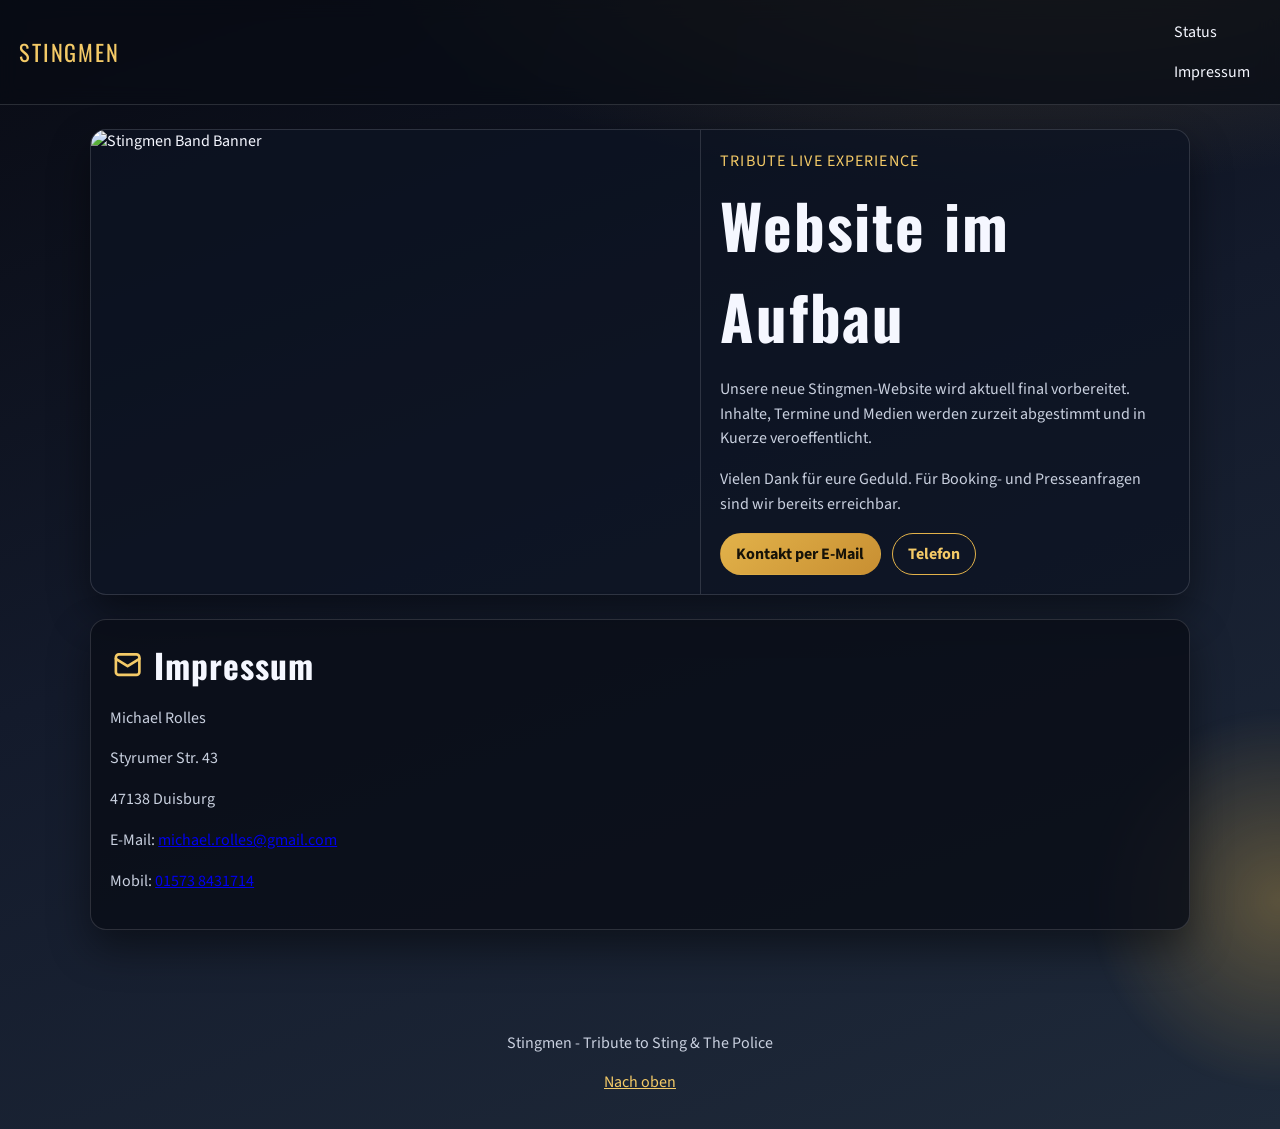
==== commit 93d86cb1: "Under Construction Seite" ====
--- a/index.html
+++ b/index.html
@@ -3,8 +3,8 @@
 <head>
   <meta charset="UTF-8" />
   <meta name="viewport" content="width=device-width, initial-scale=1.0" />
-  <meta name="description" content="Stingmen - Die ultimative Band für Fans von Sting und The Police." />
-  <title>Stingmen | Tribute to Sting & The Police</title>
+  <meta name="description" content="Stingmen Website im Aufbau - bald verfügbar." />
+  <title>Stingmen | Website im Aufbau</title>
   <link rel="preconnect" href="https://fonts.googleapis.com" />
   <link rel="preconnect" href="https://fonts.gstatic.com" crossorigin />
   <link href="https://fonts.googleapis.com/css2?family=Oswald:wght@400;500;700&family=Source+Sans+3:wght@300;400;600;700&display=swap" rel="stylesheet" />
@@ -14,170 +14,40 @@
   <div class="background-glow" aria-hidden="true"></div>
 
   <header class="site-header" id="top">
-    <a class="logo" href="#home" aria-label="Stingmen Startseite">Stingmen</a>
-    <button class="nav-toggle" aria-expanded="false" aria-controls="main-nav">Menue</button>
-    <nav id="main-nav" class="main-nav" aria-label="Hauptnavigation">
-      <a href="#home">Home</a>
-      <a href="#news">News</a>
-      <a href="#tour">Tour</a>
-      <a href="#media">Media</a>
-      <a href="#bio">Bio</a>
-      <a href="#lineup">Lineup</a>
-      <a href="#tech">Tech</a>
+    <a class="logo" href="#status" aria-label="Stingmen Startseite">Stingmen</a>
+    <nav id="main-nav" class="main-nav open" aria-label="Hauptnavigation">
+      <a href="#status">Status</a>
       <a href="#impressum">Impressum</a>
-      <a href="#datenschutz">Datenschutz</a>
     </nav>
   </header>
 
   <main>
-    <section id="home" class="hero section reveal">
+    <section id="status" class="hero section reveal visible">
       <img src="Stingmen_Banner.jpg" alt="Stingmen Band Banner" class="hero-banner" />
       <div class="hero-text">
         <p class="eyebrow">Tribute Live Experience</p>
-        <h1>Stingmen</h1>
+        <h1>Website im Aufbau</h1>
         <p>
-          Die ultimative Band fuer Fans von Sting und The Police. Wir feiern die Melodien,
-          die Generationen gepraegt haben - kraftvoll, praezise und mit echter Leidenschaft.
+          Unsere neue Stingmen-Website wird aktuell final vorbereitet.
+          Inhalte, Termine und Medien werden zurzeit abgestimmt und in Kuerze veroeffentlicht.
+        </p>
+        <p>
+          Vielen Dank für eure Geduld. Für Booking- und Presseanfragen sind wir bereits erreichbar.
         </p>
         <div class="hero-actions">
-          <a class="btn btn-primary" href="https://www.youtube.com/@StingmenMusic" target="_blank" rel="noopener noreferrer">YouTube</a>
-          <a class="btn btn-secondary" href="https://facebook.com/people/Stingmen/61551892556730" target="_blank" rel="noopener noreferrer">Facebook</a>
+          <a class="btn btn-primary" href="mailto:michael.rolles@gmail.com">Kontakt per E-Mail</a>
+          <a class="btn btn-secondary" href="tel:+4915738431714">Telefon</a>
         </div>
       </div>
     </section>
 
-    <section id="news" class="section reveal">
-      <div class="section-head">
-        <h2 class="section-title"><span class="section-icon" aria-hidden="true"><svg viewBox="0 0 24 24"><path d="M4 5h16v14H4z"></path><path d="M8 9h8"></path><path d="M8 13h8"></path></svg></span>News & Stories</h2>
-        <p>Aktuelles aus dem Bandalltag. Inhalte werden aus Markdown geladen.</p>
-      </div>
-      <div id="news-list" class="card-grid" aria-live="polite"></div>
-    </section>
-
-    <section id="tour" class="section reveal">
-      <div class="section-head">
-        <h2 class="section-title"><span class="section-icon" aria-hidden="true"><svg viewBox="0 0 24 24"><circle cx="12" cy="12" r="8"></circle><path d="M12 8v4l3 2"></path></svg></span>Tour</h2>
-        <p>Vergangene und kommende Auftritte auf einen Blick.</p>
-      </div>
-      <div class="tour-columns">
-        <div>
-          <h3>Kommende Shows</h3>
-          <div id="tour-upcoming" class="stack" aria-live="polite"></div>
-        </div>
-        <div>
-          <h3>Vergangene Shows</h3>
-          <div id="tour-past" class="stack" aria-live="polite"></div>
-        </div>
-      </div>
-    </section>
-
-    <section id="media" class="section reveal">
-      <div class="section-head">
-        <h2 class="section-title"><span class="section-icon" aria-hidden="true"><svg viewBox="0 0 24 24"><rect x="3" y="5" width="18" height="14" rx="2"></rect><path d="M9 10l6 3-6 3z"></path></svg></span>Media</h2>
-        <p>Fotos und Videos von Stingmen.</p>
-      </div>
-      <div class="media-layout">
-        <article>
-          <h3>Fotos</h3>
-          <div class="photo-gallery" id="photo-gallery" aria-live="polite">
-            <div class="photo-carousel-controls">
-              <button class="photo-nav" id="photo-prev" type="button" aria-label="Vorherige Fotos">&#8592;</button>
-              <div class="photo-track" id="photo-track" style="--visible-count: 3"></div>
-              <button class="photo-nav" id="photo-next" type="button" aria-label="Naechste Fotos">&#8594;</button>
-            </div>
-            <p class="hint" id="photo-range">Fotos werden geladen...</p>
-          </div>
-        </article>
-        <article>
-          <h3>Videos</h3>
-          <div class="video-card">
-            <p>Live-Sessions und Ausschnitte findest du auf unserem YouTube-Kanal.</p>
-            <a class="btn btn-primary" href="https://www.youtube.com/@StingmenMusic" target="_blank" rel="noopener noreferrer">Zum Kanal</a>
-          </div>
-        </article>
-      </div>
-    </section>
-
-    <div class="lightbox" id="photo-lightbox" aria-hidden="true">
-      <div class="lightbox-backdrop" id="lightbox-backdrop"></div>
-      <div class="lightbox-dialog" role="dialog" aria-modal="true" aria-label="Fotoansicht">
-        <button class="lightbox-close" id="lightbox-close" type="button" aria-label="Schliessen">&#10005;</button>
-        <button class="lightbox-nav lightbox-nav-prev" id="lightbox-prev" type="button" aria-label="Vorheriges Bild">&#8592;</button>
-        <img id="lightbox-image" src="" alt="" />
-        <button class="lightbox-nav lightbox-nav-next" id="lightbox-next" type="button" aria-label="Naechstes Bild">&#8594;</button>
-        <p class="lightbox-counter" id="lightbox-counter">1 / 1</p>
-      </div>
-    </div>
-
-    <section id="bio" class="section reveal">
-      <div class="section-head">
-        <h2 class="section-title"><span class="section-icon" aria-hidden="true"><svg viewBox="0 0 24 24"><circle cx="12" cy="8" r="3"></circle><path d="M5 19c1.8-3.3 4.1-5 7-5s5.2 1.7 7 5"></path></svg></span>Bio</h2>
-      </div>
-      <p>
-        "Stingmen" - die ultimative Sting-Coverband für Fans von Sting und The Police!
-      </p>
-      <p>
-        "Stingmen" ist nicht nur eine Coverband, sondern eine leidenschaftliche Hommage an die zeitlosen Hits von Sting und The Police. Ihr beeindruckendes Repertoire reicht von den Klassikern der Band The Police bis zu den unverwechselbaren Solo-Werken von Sting. Ob die eingängigen Rhythmen von "Englishmen in New York" oder die unvergesslichen Klänge von "Message in a Bottle", "Stingmen" trifft den perfekten Ton, um das Publikum in eine nostalgische Atmosphäre zu versetzen.
-      </p>
-      <p>
-        Die Band präsentiert mit Professionalität und Präzision eine vielseitige Palette von Songs aus Stings erfolgreicher Solo-Karriere und zollt zugleich Tribut an die legendären Songs aus der Zeit von The Police. Sie erfasst meisterhaft die Energie und den Stil dieser Genres und bietet ein beeindruckendes Live-Erlebnis für Fans aller Generationen.
-      </p>
-      <p>
-        Die herausragende Besetzung besteht aus talentierten Musikern, die ihr Handwerk auf höchstem Niveau beherrschen. Sie umfasst einen charismatischen Sänger, einen virtuosen Bassisten, einen versierten Gitarristen, einen einfühlsamen Keyboarder, einen dynamischen Schlagzeuger und einen leidenschaftlichen Saxophonisten.
-      </p>
-      <p>
-        Gemeinsam schaffen "Stingmen" eine mitreißende Atmosphäre, die Fans von Sting und The Police gleichermaßen begeistert. Die Band lädt Sie ein, die zeitlosen Melodien zu feiern, die Generationen geprägt haben - erleben Sie die Musik, die bewegt, auf eine ganz neue Art und Weise mit "Stingmen". Freuen Sie sich auf ihre nächste Show und lassen Sie sich von "Stingmen" mitreißen!
-      </p>
-    </section>
-
-    <section id="lineup" class="section reveal">
-      <div class="section-head">
-        <h2 class="section-title"><span class="section-icon" aria-hidden="true"><svg viewBox="0 0 24 24"><circle cx="7" cy="8" r="2"></circle><circle cx="17" cy="8" r="2"></circle><path d="M4 18c.8-2.4 2.2-3.7 4-3.7s3.2 1.3 4 3.7"></path><path d="M12 18c.8-2.4 2.2-3.7 4-3.7s3.2 1.3 4 3.7"></path></svg></span>Lineup</h2>
-      </div>
-      <div class="lineup-details">
-        <article class="musician">
-          <h3>Gesang: Michael Rolles</h3>
-          <p>Eigentlich sind die Keyboards sein Metier, was er mit seiner Emerson, Lake & Palmer Coverband unter Beweis stellt. Gesanglich ist er sowohl im Jazz als auch im Rock zu Hause und die Sting Songs scheinen ihm wie auf den Leib geschnitten. Er spielt Theater und singt Musicals (z.B. als Jesus in Jesus Christ Superstar).</p>
-        </article>
-        <article class="musician">
-          <h3>Bass: Michael Kehraus</h3>
-          <p>Hat an der Folkwang Hochschule Jazz Bass studiert, was man seinem Spiel unbedingt anmerken kann. Er ist ein gefragter Sessionmusiker.</p>
-        </article>
-        <article class="musician">
-          <h3>Schlagzeug: Christopher Hafer</h3>
-          <p>Ein allround Drummer par excellence. Er ist ein international gefragter Schlagzeuger, der auch als Toningenieur im Studio und live sehr erfolgreich ist.</p>
-        </article>
-        <article class="musician">
-          <h3>Keyboard: Wladimir Kopilevich</h3>
-          <p>Wowa, wie wir ihn nennen, hat eine typisch osteuropäische Klavierausbildung genossen. Er ist sowohl in der Klassik, im Jazz als auch in der Rock zu Hause. Sein intelligentes Solosspiel zaubert jedem Zuhörer eine Gänsehaut auf die Arme.</p>
-        </article>
-        <article class="musician">
-          <h3>Gitarre: Rolf Maibaum</h3>
-          <p>Ein hervorragender Gitarrist und auch Bassist. Seine permanente Fröhlichkeit reißt die Band immer aufs Neue mit. Rolf ist im Bereich Videofilm und Studiotechnik sehr bewandert und gefragt.</p>
-        </article>
-        <article class="musician">
-          <h3>Saxophon: Klaus Dapper</h3>
-          <p>In der Musikerszene kennt ihn fast jeder. Auch er war mit vielen internationalen Stars unterwegs. Wenn Peter Bursch als Gitarrenlehrer der Nation bezeichnet wird, dann trifft diese Auszeichnung im Bereich Saxophon und Klarinette auf Klaus zu. Seine Lehrbücher sind für viele Saxophonisten und Klarinettisten ein absolutes Muss.</p>
-        </article>
-      </div>
-    </section>
-
-    <section id="tech" class="section reveal">
-      <div class="section-head">
-        <h2 class="section-title"><span class="section-icon" aria-hidden="true"><svg viewBox="0 0 24 24"><rect x="6" y="3" width="12" height="18" rx="2"></rect><path d="M9 8h6"></path><path d="M9 12h6"></path><path d="M9 16h4"></path></svg></span>Tech</h2>
-        <p>Infos für Veranstalter und Haustechniker.</p>
-      </div>
-      <div class="tech-panel">
-        <p>Technical Rider und stagebezogene Informationen werden hier zentral gepflegt.</p>
-        <p>
-          Der aktuelle Rider ist als PDF abrufbar. Eine mikrofontechnisch aktualisierte Fassung ist in Vorbereitung.
-        </p>
-        <a class="btn btn-secondary" href="content/Technical-Rider-2-2026.pdf" target="_blank" rel="noopener noreferrer">Technical Rider 2 (PDF)</a>
-      </div>
-    </section>
-
-    <section id="impressum" class="section reveal legal">
-      <h2 class="section-title"><span class="section-icon" aria-hidden="true"><svg viewBox="0 0 24 24"><rect x="4" y="5" width="16" height="14" rx="2"></rect><path d="M4 8l8 5 8-5"></path></svg></span>Impressum</h2>
+    <section id="impressum" class="section reveal visible legal">
+      <h2 class="section-title">
+        <span class="section-icon" aria-hidden="true">
+          <svg viewBox="0 0 24 24"><rect x="4" y="5" width="16" height="14" rx="2"></rect><path d="M4 8l8 5 8-5"></path></svg>
+        </span>
+        Impressum
+      </h2>
       <p>Michael Rolles</p>
       <p>Styrumer Str. 43</p>
       <p>47138 Duisburg</p>
@@ -190,140 +60,11 @@
         <a href="tel:+4915738431714">01573 8431714</a>
       </p>
     </section>
-
-    <section id="datenschutz" class="section reveal legal">
-      <h2 class="section-title"><span class="section-icon" aria-hidden="true"><svg viewBox="0 0 24 24"><path d="M12 3l7 3v6c0 4.5-2.8 7.7-7 9-4.2-1.3-7-4.5-7-9V6l7-3z"></path><path d="M9.5 12.5l1.8 1.8 3.4-3.6"></path></svg></span>Datenschutz</h2>
-      <p class="intro">
-        Ihre Privatsphäre ist uns wichtig. Diese Datenschutzerklärung erklärt, wie wir mit Ihren Daten umgehen.
-      </p>
-
-      <details class="privacy-detail">
-        <summary>1. Verantwortliche Stelle</summary>
-        <div class="detail-content">
-          <p>
-            Diese Website wird betrieben von:<br />
-            <strong>Michael Rolles</strong><br />
-            Styrumer Str. 43<br />
-            47138 Duisburg<br />
-            E-Mail: <a href="mailto:michael.rolles@gmail.com">michael.rolles@gmail.com</a><br />
-            Mobil: <a href="tel:+4915738431714">01573 8431714</a>
-          </p>
-        </div>
-      </details>
-
-      <details class="privacy-detail">
-        <summary>2. Hosting und Infrastruktur</summary>
-        <div class="detail-content">
-          <p>
-            Diese Website wird auf GitHub Pages gehostet. GitHub, Inc., 88 Colin P Kelly Jr St, San Francisco, CA 94107, USA
-            ist Betreiber der Hosting-Infrastruktur.
-          </p>
-          <p>
-            GitHub Pages können standardmäßig Zugriffslogs erstellen, die technische Informationen enthalten (IP-Adressen, Browser-Typ, Zugriffszeitpunkte).
-            Weitere Informationen finden Sie in der <a href="https://docs.github.com/en/site-policy/privacy-policies/github-privacy-statement" target="_blank" rel="noopener noreferrer">GitHub Privacy Statement</a>.
-          </p>
-        </div>
-      </details>
-
-      <details class="privacy-detail">
-        <summary>3. Datenverarbeitung auf dieser Website</summary>
-        <div class="detail-content">
-          <p>
-            <strong>Diese Website verarbeitet keine personenbezogenen Daten von Ihnen.</strong>
-          </p>
-          <ul>
-            <li>Es gibt kein Kontaktformular, das Daten erfasst</li>
-            <li>Keine Cookies oder lokale Speicherung von Nutzerdaten</li>
-            <li>Keine Tracking- oder Analysewerkzeuge (z. B. Google Analytics)</li>
-            <li>Keine Newsletter-Anmeldungen</li>
-          </ul>
-        </div>
-      </details>
-
-      <details class="privacy-detail">
-        <summary>4. Externe Links und Dienste</summary>
-        <div class="detail-content">
-          <p>
-            Diese Website enthält Links zu externen Diensten. Wir sind nicht verantwortlich für deren Datenschutzrichtlinien:
-          </p>
-          <ul>
-            <li>
-              <strong>YouTube:</strong> Verweise auf YouTube erfolgen über externe Links. Besuche unterliegen der
-              <a href="https://www.youtube.com/howyoutubeworks/policies/privacy-policy/" target="_blank" rel="noopener noreferrer">YouTube Privacy Policy</a>.
-            </li>
-            <li>
-              <strong>Facebook:</strong> Verweise auf Facebook erfolgen über externe Links. Besuche unterliegen der
-              <a href="https://www.facebook.com/privacy/explanation" target="_blank" rel="noopener noreferrer">Facebook Privacy Policy</a>.
-            </li>
-          </ul>
-          <p>
-            Wir betten keine Videos oder Social-Media-Inhalte direkt ein – sie sind ausschließlich über externe Links erreichbar.
-          </p>
-        </div>
-      </details>
-
-      <details class="privacy-detail">
-        <summary>5. Kontakt und Kommunikation</summary>
-        <div class="detail-content">
-          <p>
-            Kontaktieren Sie uns per E-Mail oder Telefon:
-          </p>
-          <ul>
-            <li>E-Mail: <a href="mailto:michael.rolles@gmail.com">michael.rolles@gmail.com</a></li>
-            <li>Telefon: <a href="tel:+4915738431714">01573 8431714</a></li>
-          </ul>
-          <p>
-            Informationen, die Sie per E-Mail oder Telefon mitteilen, werden nur zum Zweck der Kontaktaufnahme verarbeitet
-            und nicht für andere Zwecke verwendet.
-          </p>
-        </div>
-      </details>
-
-      <details class="privacy-detail">
-        <summary>6. Ihre Rechte</summary>
-        <div class="detail-content">
-          <p>
-            Nach der Europäischen Datenschutz-Grundverordnung (DSGVO) haben Sie folgende Rechte:
-          </p>
-          <ul>
-            <li><strong>Auskunftsrecht:</strong> Sie können jederzeit erfragen, welche Daten wir über Sie speichern</li>
-            <li><strong>Berichtigungsrecht:</strong> Sie können fehlerhafte Daten korrigieren lassen</li>
-            <li><strong>Löschungsrecht:</strong> Sie können die Löschung Ihrer Daten verlangen (soweit keine rechtlichen Gründe dagegensprechen)</li>
-            <li><strong>Recht auf Datenportabilität:</strong> Sie können Ihre Daten in einem strukturierten Format erhalten</li>
-          </ul>
-          <p>
-            Richten Sie Anfragen hierzu bitte an: <a href="mailto:michael.rolles@gmail.com">michael.rolles@gmail.com</a>
-          </p>
-        </div>
-      </details>
-
-      <details class="privacy-detail">
-        <summary>7. Sicherheit</summary>
-        <div class="detail-content">
-          <p>
-            Diese Website wird über eine sichere HTTPS-Verbindung übertragen. GitHub Pages verschlüsselt die Übertragung
-            automatisch, um Ihre Sicherheit zu gewährleisten.
-          </p>
-        </div>
-      </details>
-
-      <details class="privacy-detail">
-        <summary>8. Änderungen dieser Datenschutzerklärung</summary>
-        <div class="detail-content">
-          <p>
-            Wir behalten uns vor, diese Datenschutzerklärung jederzeit anzupassen. Die aktuelle Version ist auf dieser Website abrufbar.
-            Letzte Aktualisierung: Juni 2026.
-          </p>
-        </div>
-      </details>
-    </section>
   </main>
 
   <footer class="site-footer">
     <p>Stingmen - Tribute to Sting & The Police</p>
-    <a href="#home">Nach oben</a>
+    <a href="#status">Nach oben</a>
   </footer>
-
-  <script src="app.js" defer></script>
 </body>
 </html>
